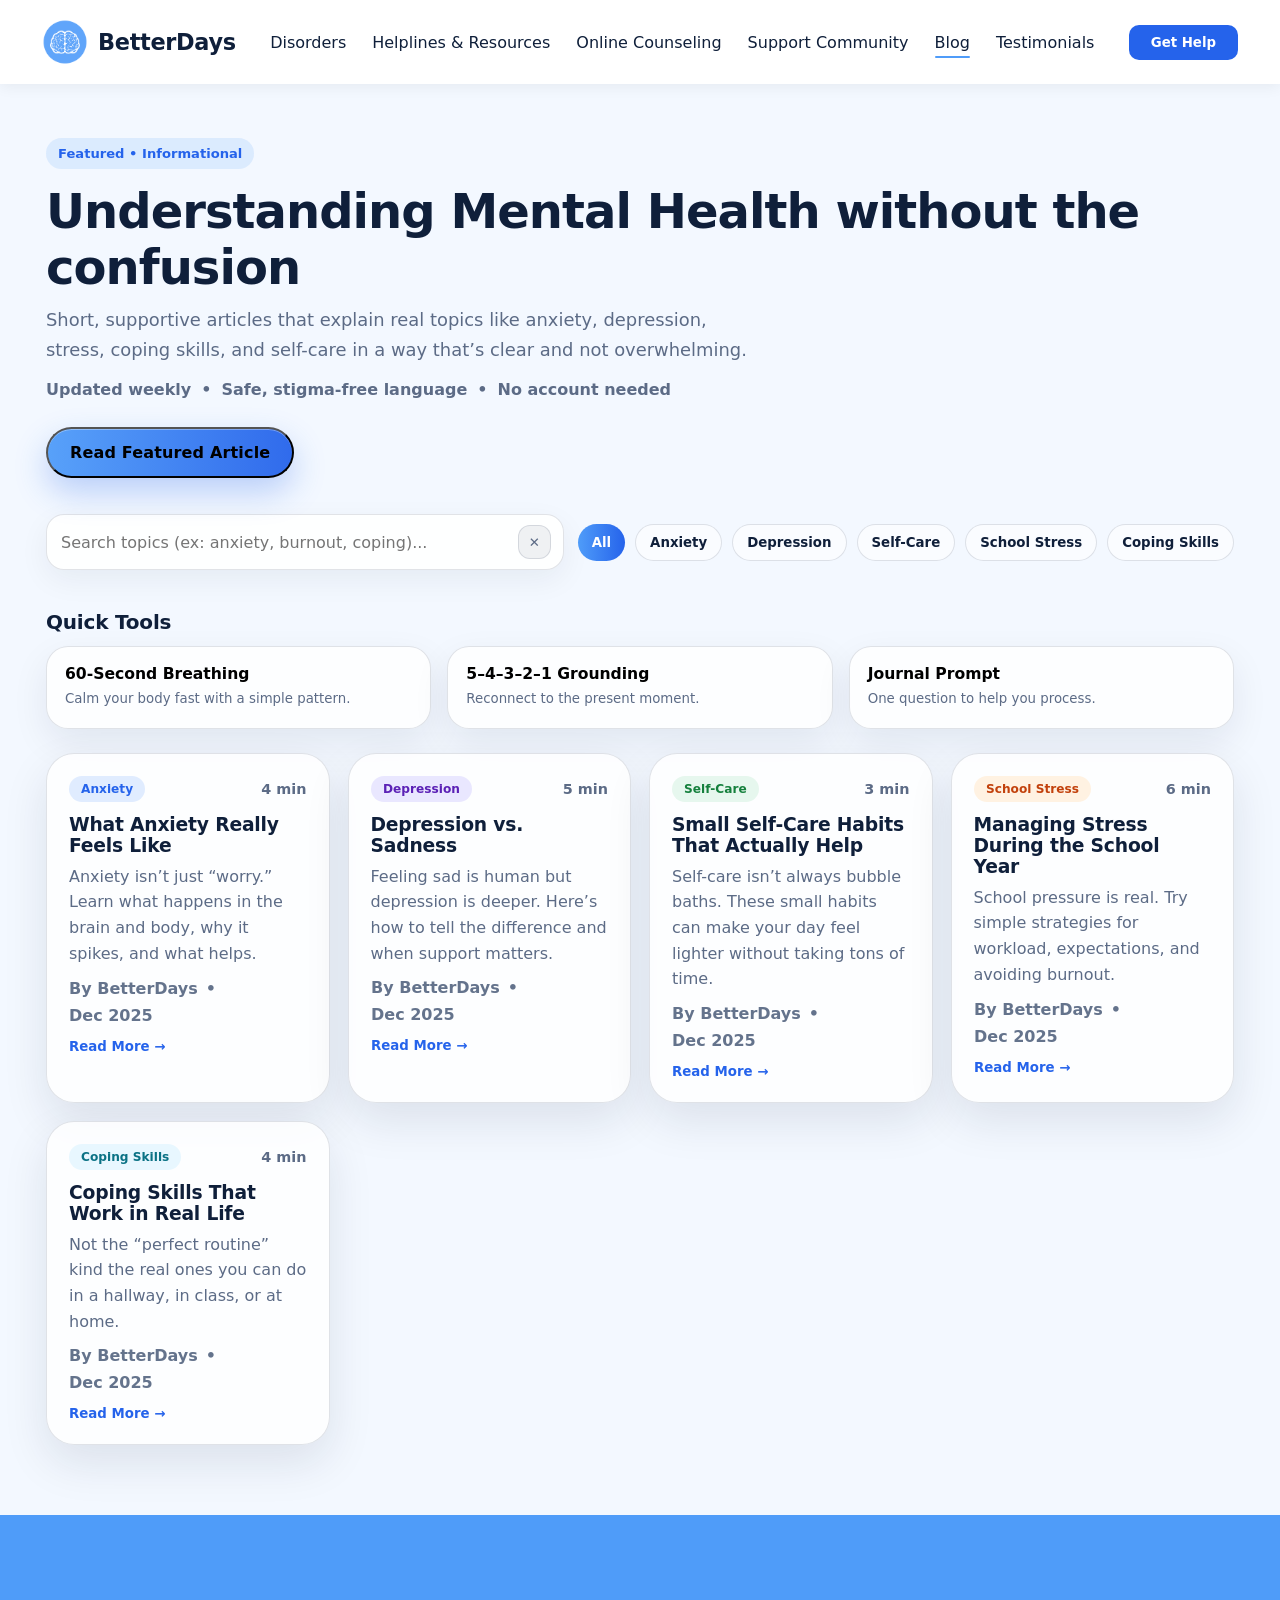
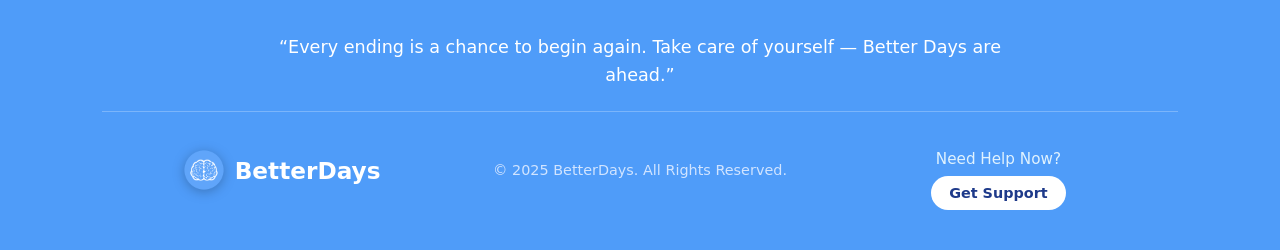
==== BlogPage/blog.html @ 8537b483 "Update blog.html" ====
<!DOCTYPE html>
<html lang="en">
<head>
  <meta charset="UTF-8" />
  <meta name="viewport" content="width=device-width, initial-scale=1.0" />
  <title>BetterDays | Blog</title>

  <link rel="stylesheet" href="blog.css" />
  <link rel="icon" href="/Images/favicon.ico" />
</head>
<body>

<header id="mainHeader">
  <div class="logo">
    <img id="headerLogo" src="/Images/HeaderImage2.png" alt="BetterDays Logo">
    <h2>BetterDays</h2>
  </div>

  <nav>
    <a href="/DisorderPage/disorder.html">Disorders</a>
    <a href="/Helplines&ResourcesPage/resources.html">Helplines & Resources</a>
    <a href="/OnlineCounselingPage/online-counseling.html">Online Counseling</a>
    <a href="/CommunityPage/community.html">Support Community</a>
    <a href="/BlogPage/blog.html" class="active">Blog</a>
    <a href="/TestimonialsPage/testimonial.html">Testimonials</a>
  </nav>

  <button class="cta">Get Help</button>
</header>

 <!-- FEATURED (NO CONTAINER / NO SIDE VISUAL) -->
<section class="featured">
  <span class="pill">Featured • Informational</span>
  <h1>Understanding Mental Health without the confusion</h1>
  <p>
    Short, supportive articles that explain real topics like anxiety, depression,
    stress, coping skills, and self-care in a way that’s clear and not overwhelming.
  </p>

  <div class="featured-meta">
    <span>Updated weekly</span>
    <span>•</span>
    <span>Safe, stigma-free language</span>
    <span>•</span>
    <span>No account needed</span>
  </div>

  <button class="primary-btn" id="openFeatured">Read Featured Article</button>
</section>

  <!-- CONTROLS -->
  <section class="controls">
    <div class="search">
      <input id="searchInput" type="text" placeholder="Search topics (ex: anxiety, burnout, coping)..." />
      <button id="clearSearch" title="Clear">✕</button>
    </div>

    <div class="filters" id="filters">
      <button class="active" data-filter="all">All</button>
      <button data-filter="anxiety">Anxiety</button>
      <button data-filter="depression">Depression</button>
      <button data-filter="selfcare">Self-Care</button>
      <button data-filter="school">School Stress</button>
      <button data-filter="coping">Coping Skills</button>
    </div>
  </section>

  <!-- QUICK TOOLS -->
  <section class="quick-tools">
    <h2>Quick Tools</h2>
    <div class="tools-grid">
      <button class="tool-card" data-tool="breathing">
        <h3>60-Second Breathing</h3>
        <p>Calm your body fast with a simple pattern.</p>
      </button>
      <button class="tool-card" data-tool="grounding">
        <h3>5–4–3–2–1 Grounding</h3>
        <p>Reconnect to the present moment.</p>
      </button>
      <button class="tool-card" data-tool="journal">
        <h3>Journal Prompt</h3>
        <p>One question to help you process.</p>
      </button>
    </div>
  </section>

  <!-- BLOG GRID -->
  <section class="blog-grid" id="blogGrid">

    <!-- CARD TEMPLATE (repeat) -->
    <article class="blog-card" data-tags="anxiety coping" data-title="What Anxiety Really Feels Like">
      <div class="topline">
        <span class="tag anxiety">Anxiety</span>
        <span class="readtime">4 min</span>
      </div>
      <h3>What Anxiety Really Feels Like</h3>
      <p>
        Anxiety isn’t just “worry.” Learn what happens in the brain and body,
        why it spikes, and what helps.
      </p>
      <div class="card-meta">
        <span>By BetterDays</span>
        <span>•</span>
        <span>Dec 2025</span>
      </div>
      <button class="link-btn open-article"
        data-article="anxiety1">Read More →</button>
    </article>

    <article class="blog-card" data-tags="depression coping" data-title="Depression vs. Sadness">
      <div class="topline">
        <span class="tag depression">Depression</span>
        <span class="readtime">5 min</span>
      </div>
      <h3>Depression vs. Sadness</h3>
      <p>
        Feeling sad is human  but depression is deeper. Here’s how to tell
        the difference and when support matters.
      </p>
      <div class="card-meta">
        <span>By BetterDays</span>
        <span>•</span>
        <span>Dec 2025</span>
      </div>
      <button class="link-btn open-article"
        data-article="depression1">Read More →</button>
    </article>

    <article class="blog-card" data-tags="selfcare coping" data-title="Small Self-Care Habits That Actually Help">
      <div class="topline">
        <span class="tag selfcare">Self-Care</span>
        <span class="readtime">3 min</span>
      </div>
      <h3>Small Self-Care Habits That Actually Help</h3>
      <p>
        Self-care isn’t always bubble baths. These small habits can make your day
        feel lighter without taking tons of time.
      </p>
      <div class="card-meta">
        <span>By BetterDays</span>
        <span>•</span>
        <span>Dec 2025</span>
      </div>
      <button class="link-btn open-article"
        data-article="selfcare1">Read More →</button>
    </article>

    <article class="blog-card" data-tags="school coping anxiety" data-title="Managing Stress During the School Year">
      <div class="topline">
        <span class="tag school">School Stress</span>
        <span class="readtime">6 min</span>
      </div>
      <h3>Managing Stress During the School Year</h3>
      <p>
        School pressure is real. Try simple strategies for workload, expectations,
        and avoiding burnout.
      </p>
      <div class="card-meta">
        <span>By BetterDays</span>
        <span>•</span>
        <span>Dec 2025</span>
      </div>
      <button class="link-btn open-article"
        data-article="school1">Read More →</button>
    </article>

    <article class="blog-card" data-tags="coping selfcare" data-title="Coping Skills That Work in Real Life">
      <div class="topline">
        <span class="tag coping">Coping Skills</span>
        <span class="readtime">4 min</span>
      </div>
      <h3>Coping Skills That Work in Real Life</h3>
      <p>
        Not the “perfect routine” kind the real ones you can do in a hallway,
        in class, or at home.
      </p>
      <div class="card-meta">
        <span>By BetterDays</span>
        <span>•</span>
        <span>Dec 2025</span>
      </div>
      <button class="link-btn open-article"
        data-article="coping1">Read More →</button>
    </article>

  </section>

</main>

<!-- ARTICLE MODAL -->
<div class="modal" id="modal">
  <div class="modal-card">
    <button class="modal-close" id="modalClose" aria-label="Close">✕</button>
    <div class="modal-content">
      <div class="modal-head">
        <span class="modal-tag" id="modalTag">Informational</span>
        <span class="modal-read" id="modalRead">4 min</span>
      </div>
      <h2 id="modalTitle">Title</h2>
      <p class="modal-sub" id="modalSub">Short subtitle</p>
      <div class="modal-body" id="modalBody"></div>

      <div class="modal-actions">
        <button class="secondary-btn" id="copyLink">Copy Article Text</button>
        <button class="primary-btn" id="closeBottom">Done</button>
      </div>

      <p class="disclaimer">
        This blog is informational and supportive not a substitute for professional help.
        If you feel unsafe, please use the Helplines & Resources page.
      </p>
    </div>
  </div>
</div>

<!-- TOOL MODAL -->
<div class="modal" id="toolModal">
  <div class="modal-card">
    <button class="modal-close" id="toolClose" aria-label="Close">✕</button>
    <div class="modal-content">
      <div class="modal-head">
        <span class="modal-tag">Quick Tool</span>
        <span class="modal-read" id="toolTimer">—</span>
      </div>
      <h2 id="toolTitle">Tool</h2>
      <p class="modal-sub" id="toolSub">Sub</p>
      <div class="modal-body" id="toolBody"></div>

      <div class="modal-actions">
        <button class="secondary-btn" id="toolCopy">Copy</button>
        <button class="primary-btn" id="toolDone">Done</button>
      </div>
    </div>
  </div>
</div>

<!-- ===== FOOTER ===== -->
<footer class="site-footer">

  <div class="footer-content">
    <p class="footer-quote">
      “Every ending is a chance to begin again. Take care of yourself — Better Days are ahead.”
    </p>

    <!-- Divider line -->
    <div class="footer-divider"></div>

    <div class="footer-bottom">
      <!-- Left -->
      <div class="footer-left">
        <img src="/Images/HeaderImage2.png" alt="BetterDays Logo">
        <h2 class="shimmer-text">BetterDays</h2>
      </div>

      <!-- Center -->
      <div class="footer-center">
        <p>© 2025 BetterDays. All Rights Reserved.</p>
      </div>

      <!-- Right -->
      <div class="footer-right">
        <h4>Need Help Now?</h4>
        <button class="footer-help-btn" onclick="scrollToResources()">Get Support</button>
      </div>
    </div>
  </div>
</footer>

<script src="blog.js"></script>
</body>
</html>
---- BlogPage/blog.css ----
:root{
  --sky:#EAF3FF;
  --mist:#F6FBFF;

  --surface:rgba(255,255,255,.82);
  --surface2:rgba(255,255,255,.92);

  --navy:#0F1F3A;
  --muted:#5C6B86;
  --stroke:rgba(15,31,58,.12);

  --primary:#4F9CF9;
  --deep:#2563EB;

  --radius:28px;
  --shadow:0 26px 70px rgba(15,31,58,.12);
}



*{box-sizing:border-box;font-family:system-ui,-apple-system,BlinkMacSystemFont;}
body{
  margin:0;
  color:var(--navy);
  background: #f3f8ff;
  overflow-x:hidden;
}

.featured{
  padding: 54px 46px 18px;
  max-width: none;
  margin: 0;
  text-align: left;
  animation: fadeUp .55s ease both;
}
.featured h1{
  font-size: 3rem;
  margin: 14px 0 10px;
  letter-spacing: -.02em;
}

.featured p{
  margin: 0 0 16px;
  color: var(--muted);
  font-size: 1.12rem;
  line-height: 1.65;
  max-width: 720px;
}

.featured-meta{
  display:flex;
  flex-wrap:wrap;
  gap:10px;
  color: var(--muted);
  font-weight: 750;
  margin-bottom: 18px;
}

.pill{
  display:inline-block;
  padding:8px 12px;
  border-radius:999px;
  background:rgba(79,156,249,.14);
  color:var(--deep);
  font-weight:800;
  font-size:.82rem;
}

.s1{left:60px;top:20px;}
.s2{right:40px;top:140px;animation-delay:.9s;}

/* CONTROLS */
.controls{
  padding:18px 46px 10px;
  display:flex;
  gap:14px;
  align-items:center;
  flex-wrap:wrap;
}
.search{
  flex:1;
  min-width: 260px;
  display:flex;
  align-items:center;
  background:var(--surface2);
  border:1px solid var(--stroke);
  border-radius:18px;
  padding:10px 12px;
  box-shadow:0 10px 30px rgba(15,31,58,.06);
}
.search input{
  border:none;
  outline:none;
  width:100%;
  background:transparent;
  font-size:1rem;
  color:var(--navy);
}
.search button{
  border:none;
  background:rgba(15,31,58,.06);
  border:1px solid var(--stroke);
  width:34px;height:34px;
  border-radius:12px;
  cursor:pointer;
  font-weight:900;
  color:var(--muted);
}

.filters{
  display:flex;
  gap:10px;
  flex-wrap:wrap;
}
.filters button{
  padding:10px 14px;
  border-radius:999px;
  border:1px solid var(--stroke);
  background:rgba(255,255,255,.55);
  cursor:pointer;
  font-weight:800;
  color:var(--navy);
  transition: transform .18s ease, background .18s ease;
}
.filters button:hover{transform: translateY(-2px);}
.filters button.active{
  background:linear-gradient(90deg,var(--primary),var(--deep));
  color:#fff;
  border:none;
}

/* QUICK TOOLS */
.quick-tools{
  padding:22px 46px 6px;
}
.quick-tools h2{
  margin:8px 0 12px;
  font-size:1.25rem;
  letter-spacing:-.01em;
}
.tools-grid{
  display:grid;
  grid-template-columns: repeat(auto-fit, minmax(240px, 1fr));
  gap:16px;
}
.tool-card{
  text-align:left;
  border-radius:22px;
  padding:18px 18px;
  background:var(--surface);
  border:1px solid var(--stroke);
  box-shadow:0 14px 36px rgba(15,31,58,.08);
  cursor:pointer;
  transition: transform .22s ease, box-shadow .22s ease;
}
.tool-card:hover{
  transform: translateY(-4px);
  box-shadow:0 22px 54px rgba(15,31,58,.12);
}
.tool-card h3{margin:0 0 6px;}
.tool-card p{margin:0;color:var(--muted);line-height:1.55;}

/* BLOG GRID */
.blog-grid{
  padding: 18px 46px 70px;
  display:grid;
  grid-template-columns: repeat(auto-fit, minmax(280px, 1fr));
  gap:18px;
}
.blog-card{
  background:var(--surface);
  border:1px solid var(--stroke);
  border-radius:var(--radius);
  box-shadow:0 18px 45px rgba(15,31,58,.10);
  padding:22px;
  transition: transform .22s ease, box-shadow .22s ease;
  animation: fadeUp .55s ease both;
}
.blog-card:hover{
  transform: translateY(-6px);
  box-shadow:0 28px 70px rgba(15,31,58,.16);
}
.topline{
  display:flex;
  justify-content:space-between;
  align-items:center;
  gap:10px;
}
.readtime{color:var(--muted);font-weight:800;font-size:.9rem;}

.blog-card h3{margin:12px 0 8px;letter-spacing:-.01em;}
.blog-card p{margin:0;color:var(--muted);line-height:1.6;}
.card-meta{
  margin-top:12px;
  color:rgba(92,107,134,.95);
  font-weight:700;
  display:flex; gap:8px; flex-wrap:wrap;
}
.link-btn{
  margin-top:14px;
  border:none;
  background:transparent;
  color:var(--deep);
  font-weight:900;
  cursor:pointer;
  padding:0;
}

/* TAG COLORS */
.tag{
  font-size:.76rem;
  padding:6px 12px;
  border-radius:999px;
  font-weight:900;
}
.anxiety{background:#E0ECFF;color:#2563EB;}
.depression{background:#E9E7FF;color:#5B21B6;}
.selfcare{background:#E6F7EE;color:#15803D;}
.school{background:#FFF2E2;color:#C2410C;}
.coping{background:#E8F7FF;color:#0B7285;}

/* FOOTER */
footer{
  text-align:center;
  padding:30px 18px;
  color:var(--muted);
}

/* === ARTICLE MODAL BUTTON POLISH (ONLY THESE TWO) === */
.modal-actions{
  display:flex;
  gap:14px;
  margin-top:20px;
}

/* Shared look */
.modal-actions .primary-btn,
.modal-actions .secondary-btn{
  flex:1;
  min-height:48px;
  padding:14px 18px;
  border-radius:16px;
  font-size:.95rem;
  font-weight:800;
  letter-spacing:.01em;

  display:flex;
  align-items:center;
  justify-content:center;

  transition:
    transform .15s ease,
    box-shadow .15s ease,
    background .15s ease,
    color .15s ease;
}

/* COPY ARTICLE (soft, calm) */
.modal-actions .secondary-btn{
  background:rgba(15,31,58,.05);
  border:1px solid rgba(15,31,58,.12);
  color:var(--navy);
}

.modal-actions .secondary-btn:hover{
  background:rgba(15,31,58,.08);
  transform: translateY(-1px);
}

/* DONE / EXIT (clear but not aggressive) */
.modal-actions .primary-btn{
  background:linear-gradient(90deg,#5FA8FF,#3B82F6);
  box-shadow: 0 10px 28px rgba(59,130,246,.30);
}

.modal-actions .primary-btn:hover{
  transform: translateY(-1px);
  box-shadow: 0 14px 36px rgba(59,130,246,.38);
}

/* Pressed */
.modal-actions .primary-btn:active,
.modal-actions .secondary-btn:active{
  transform: translateY(0);
  box-shadow:none;
}

/* Mobile: full-width stacked feels better */
@media (max-width: 700px){
  .modal-actions{
    flex-direction:column;
  }
}

/* === MICRO ANIMS (ONLY MODAL COPY + DONE) === */
.modal-actions .primary-btn,
.modal-actions .secondary-btn{
  position: relative;
  overflow: hidden;
  transform: translateZ(0);
}

/* subtle “shine” sweep on hover */
.modal-actions .primary-btn::after,
.modal-actions .secondary-btn::after{
  content:"";
  position:absolute;
  top:-30%;
  left:-60%;
  width:40%;
  height:160%;
  background: linear-gradient(90deg, rgba(255,255,255,0), rgba(255,255,255,.28), rgba(255,255,255,0));
  transform: rotate(18deg);
  opacity: 0;
  pointer-events:none;
}

.modal-actions .primary-btn:hover::after,
.modal-actions .secondary-btn:hover::after{
  opacity: 1;
  animation: modalShine .75s ease forwards;
}

@keyframes modalShine{
  from{ left:-60%; }
  to{ left:130%; }
}

/* gentle “breath” for Done when modal opens */
.modal.open .modal-actions .primary-btn{
  animation: modalBreath 1.1s ease 1;
}

@keyframes modalBreath{
  0%{ transform: scale(1); }
  35%{ transform: scale(1.02); }
  100%{ transform: scale(1); }
}

/* copied state micro pop */
.modal-actions .secondary-btn.copied{
  animation: copiedPop .35s ease;
  background: rgba(34,197,94,.12) !important;
  border-color: rgba(34,197,94,.28) !important;
}

@keyframes copiedPop{
  0%{ transform: scale(1); }
  55%{ transform: scale(1.03); }
  100%{ transform: scale(1); }
}

/* MODAL */
.modal{
  position:fixed;
  inset:0;
  display:none;
  place-items:center;
  background:rgba(15,31,58,.45);
  z-index:50;
  padding:22px;
}
.modal.open{display:grid;}
.modal-card{
  width:min(880px, 96vw);
  max-height: 86vh;
  overflow:auto;
  background:linear-gradient(180deg,rgba(255,255,255,.95),rgba(255,255,255,.88));
  border:1px solid var(--stroke);
  border-radius:32px;
  box-shadow:0 40px 120px rgba(0,0,0,.25);
  position:relative;
}
.modal-close{
  position:sticky;
  top:14px;
  margin-left:auto;
  display:block;
  margin-right:14px;
  width:42px;height:42px;
  border-radius:14px;
  border:1px solid var(--stroke);
  background:rgba(15,31,58,.06);
  cursor:pointer;
  font-weight:1000;
  color:var(--navy);
}
.modal-content{padding:6px 28px 28px;}
.modal-head{
  display:flex;
  gap:10px;
  align-items:center;
  margin-top:4px;
  color:var(--muted);
  font-weight:900;
}
.modal-tag{
  padding:6px 12px;
  border-radius:999px;
  background:rgba(79,156,249,.16);
  color:var(--deep);
}
.modal-read{opacity:.9}
.modal-content h2{
  margin:12px 0 6px;
  letter-spacing:-.02em;
  font-size:2rem;
}
.modal-sub{margin:0 0 14px;color:var(--muted);font-weight:700;line-height:1.6;}
.modal-body{
  color:var(--navy);
  line-height:1.8;
  font-weight:650;
}
.modal-body h3{margin:18px 0 8px;}
.modal-body ul{margin:8px 0 8px 18px;}
.modal-actions{
  display:flex;
  gap:10px;
  margin-top:18px;
  flex-wrap:wrap;
}
.disclaimer{
  margin-top:14px;
  color:rgba(92,107,134,.95);
  font-weight:750;
  border-top:1px solid var(--stroke);
  padding-top:14px;
}

/* ANIMS */
@keyframes fadeUp{
  from{opacity:0;transform: translateY(10px);}
  to{opacity:1;transform: translateY(0);}
}
@keyframes floaty{
  0%,100%{transform: translateY(0);}
  50%{transform: translateY(-10px);}
}
@keyframes spin{to{transform: rotate(360deg);}}
@keyframes pop{
  0%,100%{transform: scale(1);opacity:.9;}
  50%{transform: scale(1.06);opacity:1;}
}

/* MOBILE */
@media (max-width: 900px){
  header{padding:16px 18px;}
  .featured{padding:22px 18px 8px;}
  .featured-card{grid-template-columns: 1fr; padding:22px;}
  .featured-visual{min-height:170px;}
  .controls{padding:14px 18px 6px;}
  .quick-tools{padding:18px 18px 6px;}
  .blog-grid{padding: 14px 18px 58px;}
}

/* === READ FEATURED ARTICLE (HERO BUTTON ONLY) === */
#openFeatured{
  margin-top: 10px;
  padding: 14px 22px;
  border-radius: 999px; /* pill = friendly */
  font-size: 1rem;
  font-weight: 850;
  letter-spacing: .01em;

  background: linear-gradient(
    90deg,
    rgba(79,156,249,.95),
    rgba(37,99,235,.95)
  );

  box-shadow:
    0 14px 32px rgba(37,99,235,.28),
    inset 0 1px 0 rgba(255,255,255,.35);

  transition:
    transform .18s ease,
    box-shadow .18s ease,
    filter .18s ease;
}

/* hover: gentle lift, not aggressive */
#openFeatured:hover{
  transform: translateY(-2px);
  box-shadow:
    0 18px 40px rgba(37,99,235,.34),
    inset 0 1px 0 rgba(255,255,255,.45);
  filter: brightness(1.03);
}

/* press: soft, reassuring */
#openFeatured:active{
  transform: translateY(0);
  box-shadow:
    0 10px 22px rgba(37,99,235,.24),
    inset 0 2px 4px rgba(0,0,0,.12);
}

/* subtle attention draw on page load */
.featured #openFeatured{
  animation: heroButtonIn .6s ease both;
}

@keyframes heroButtonIn{
  from{
    opacity:0;
    transform: translateY(6px);
  }
  to{
    opacity:1;
    transform: translateY(0);
  }
}

/* === HERO BUTTON MICRO ANIMS (READ FEATURED ARTICLE ONLY) === */
#openFeatured{
  position: relative;
  overflow: hidden;
  transform: translateZ(0);
}

/* subtle shine sweep (same language as modal buttons) */
#openFeatured::after{
  content:"";
  position:absolute;
  top:-30%;
  left:-70%;
  width:40%;
  height:160%;
  background: linear-gradient(
    90deg,
    rgba(255,255,255,0),
    rgba(255,255,255,.35),
    rgba(255,255,255,0)
  );
  transform: rotate(18deg);
  opacity: 0;
  pointer-events:none;
}

/* hover shine */
#openFeatured:hover::after{
  opacity:1;
  animation: heroShine .85s ease forwards;
}

@keyframes heroShine{
  from{ left:-70%; }
  to{ left:140%; }
}

/* gentle “breath” on page load */
.featured #openFeatured{
  animation: heroBreath 1.2s ease .15s both;
}

@keyframes heroBreath{
  0%{ transform: scale(1); opacity:0; }
  40%{ transform: scale(1.04); opacity:1; }
  100%{ transform: scale(1); }
}

/* micro press feedback */
#openFeatured:active{
  transform: scale(.97);
}

:root{
  --font-main: system-ui, -apple-system, Segoe UI, Inter, Arial, sans-serif;

  /* BetterDays palette (define here so it NEVER goes missing) */
  --navy: #0F1F3A;
  --primary: #4F9CF9;
  --deep: #2563EB;

  /* Header aliases */
  --text-dark: var(--navy);
  --blue-light: var(--primary);
  --blue-dark: var(--deep);

  --header-h: 84px;
}

/* Target YOUR id explicitly */
#mainHeader{
  position: fixed !important;
  top: 0 !important;
  left: 0 !important;
  width: 100% !important;
  height: var(--header-h) !important;

  background: rgba(255,255,255,0.96) !important;
  backdrop-filter: blur(10px) !important;
  box-shadow: 0 3px 14px rgba(0,0,0,0.06) !important;

  display: flex !important;
  align-items: center !important;
  justify-content: space-between !important;
  gap: 18px !important;

  padding: 18px 42px !important;
  box-sizing: border-box !important;

  z-index: 999999 !important;
  font-family: var(--font-main) !important;

  overflow: visible !important; /* prevent underline clipping */
}

/* Logo */
#mainHeader .logo{
  display:flex !important;
  align-items:center !important;
  gap:10px !important;
  flex: 0 0 auto !important;
}
#mainHeader .logo img{
  height:46px !important;
  width:46px !important;
}
#mainHeader .logo h2{
  margin:0 !important;
  font-size:1.4rem !important;
  font-weight:700 !important;
  color: var(--text-dark) !important;
  letter-spacing:-0.3px !important;
}

/* Nav layout (do NOT hide overflow or the underline gets cut) */
#mainHeader nav{
  display:flex !important;
  gap:26px !important;
  flex: 1 !important;
  justify-content:center !important;
  min-width: 0 !important;

  overflow: visible !important; /* CRITICAL */
}

/* Links */
#mainHeader nav a{
  color: var(--text-dark) !important;
  text-decoration:none !important;
  font-weight:500 !important;
  font-size:1rem !important;

  position:relative !important;
  display:inline-block !important; /* helps ::after sizing */
  white-space:nowrap !important;

  transition: color .25s ease, transform .1s ease !important;
}

#mainHeader nav a:hover{

  transform: translateY(-1px) !important;
}

/* Grow bar underline */
#mainHeader nav a::after{
  content:"" !important;
  position:absolute !important;
  left:0 !important;
  bottom:-6px !important;

  width:0 !important;
  height:2px !important;
  border-radius:2px !important;

  background: var(--blue-light) !important;
  transition: width .3s ease !important;
}

/* Hover + active */
#mainHeader nav a:hover::after,
#mainHeader nav a.active::after{
  width:100% !important;
}

/* CTA */
#mainHeader .cta{
  flex: 0 0 auto !important;
  white-space: nowrap !important;

  background: var(--blue-dark) !important;
  color:#fff !important;
  border:none !important;

  padding:10px 22px !important;
  border-radius:10px !important;
  font-weight:700 !important;
  cursor:pointer !important;

  font-family: var(--font-main) !important;
  transition: background .3s ease, transform .2s ease !important;
}
#mainHeader .cta:hover{
  background: var(--blue-light) !important;
  transform: translateY(-2px) !important;
}

/* Responsive: keep CTA visible */
@media (max-width: 820px){
  #mainHeader nav{ display:none !important; }

  :root{ --header-h: 76px; }
  body{ padding-top: var(--header-h) !important; }

  #mainHeader{
    height: var(--header-h) !important;
    padding: 14px 18px !important;
  }

  #mainHeader .logo h2{ font-size:1.25rem !important; }
}

#mainHeader{
  position: static !important;
  top: auto !important;
  left: auto !important;
  right: auto !important;
  bottom: auto !important;
}

/* ===== FOOTER ===== */
.site-footer {
  position: relative;
  background: var(--blue-light);
  color: white;
  overflow: hidden;
  padding: 100px 8% 40px; /* was huge */
}

.footer-content {
  position: relative;
  z-index: 2;
  display: flex;
  flex-direction: column;
  align-items: center;
  text-align: center;
}

.footer-quote {
  font-size: 1.1rem;
  font-weight: 300;
  line-height: 1.6;
  color: #fff;
  max-width: 760px;
  margin-bottom: 22px; /* smaller */
}

/* Divider */
.footer-divider {
  width: 100%;
  max-width: 1100px;
  height: 1px;
  background: rgba(255, 255, 255, 0.25);
  margin-bottom: 18px;
}

/* Bottom layout */
.footer-bottom {
  display: grid;
  grid-template-columns: 1fr 1fr 1fr;
  align-items: center;
  justify-items: center;
  width: 100%;
  max-width: 1100px;
  margin: 0 auto;
}

/* Left */
.footer-left {
  display: flex;
  align-items: center;
  justify-content: center;
  gap: 10px;
}

.footer-left img {
  height: 42px;
  width: 42px;
  filter: drop-shadow(0 2px 6px rgba(0,0,0,0.25));
}

.shimmer-text {
  font-size: 1.45rem;
  font-weight: 700;
  background: #fff;
  background-clip: text;
  -webkit-background-clip: text;
  color: transparent;
  -webkit-text-fill-color: transparent;
}

/* Center */
.footer-center p {
  font-size: 0.9rem;
  color: #D1E4FF;
}

/* Right */
.footer-right {
  text-align: center;
}

.footer-right h4 {
  font-size: 0.95rem;
  font-weight: 500;
  color: #E0F2FE;
  margin-bottom: 8px;
}

.footer-help-btn {
  background: #fff;
  color: #1E3A8A;
  border: none;
  padding: 9px 18px;
  border-radius: 999px;
  font-size: 0.9rem;
  font-weight: 600;
  cursor: pointer;
  transition: transform 0.2s ease, background 0.2s ease;
}

.footer-help-btn:hover {
  background: #E0E7FF;
  transform: translateY(-1px);
}

/* Responsive */
@media (max-width: 768px) {
  .site-footer { padding: 42px 8% 24px; }

  .footer-bottom {
    grid-template-columns: 1fr;
    gap: 18px;
  }

  .footer-left {
    flex-direction: column;
    gap: 8px;
  }
}
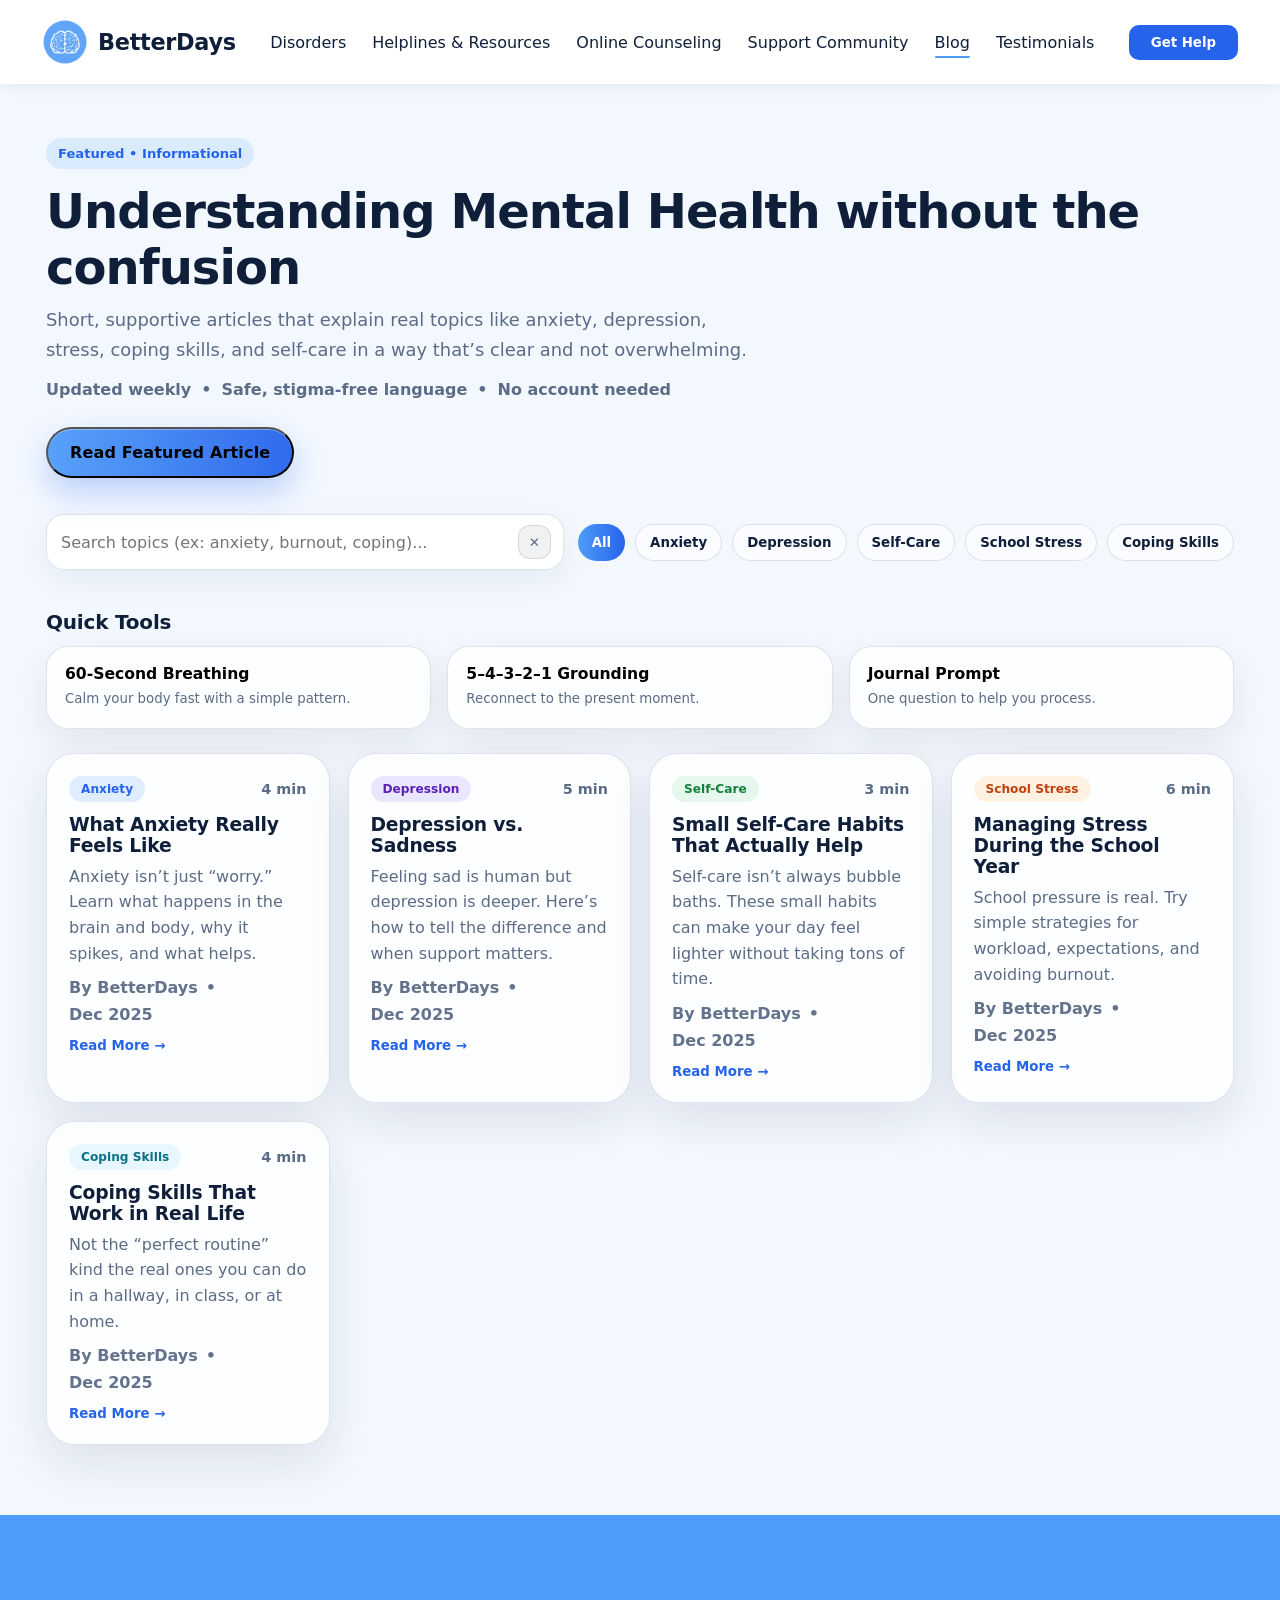
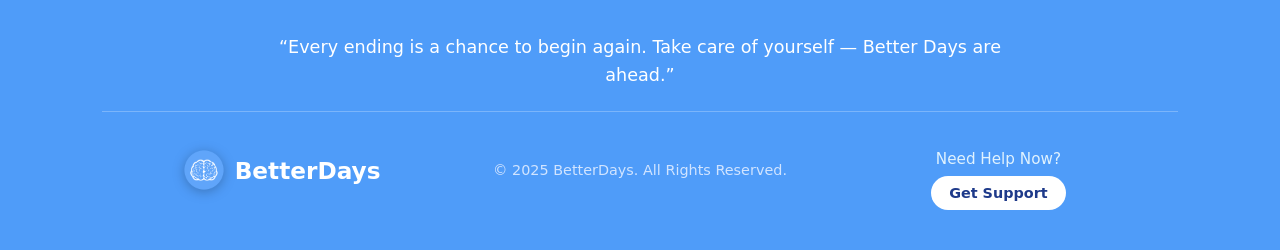
==== commit 344c7eec: "Update blog.html" ====
--- a/BlogPage/blog.html
+++ b/BlogPage/blog.html
@@ -6,13 +6,13 @@
   <title>BetterDays | Blog</title>
 
   <link rel="stylesheet" href="blog.css" />
-  <link rel="icon" href="/Images/favicon.ico" />
+  <link rel="icon" href="../Images/favicon.ico" />
 </head>
 <body>
 
 <header id="mainHeader">
   <div class="logo">
-    <img id="headerLogo" src="/Images/HeaderImage2.png" alt="BetterDays Logo">
+    <img id="headerLogo" src="../Images/HeaderImage2.png" alt="BetterDays Logo">
     <h2>BetterDays</h2>
   </div>
 
@@ -248,7 +248,7 @@
     <div class="footer-bottom">
       <!-- Left -->
       <div class="footer-left">
-        <img src="/Images/HeaderImage2.png" alt="BetterDays Logo">
+        <img src="../Images/HeaderImage2.png" alt="BetterDays Logo">
         <h2 class="shimmer-text">BetterDays</h2>
       </div>
 
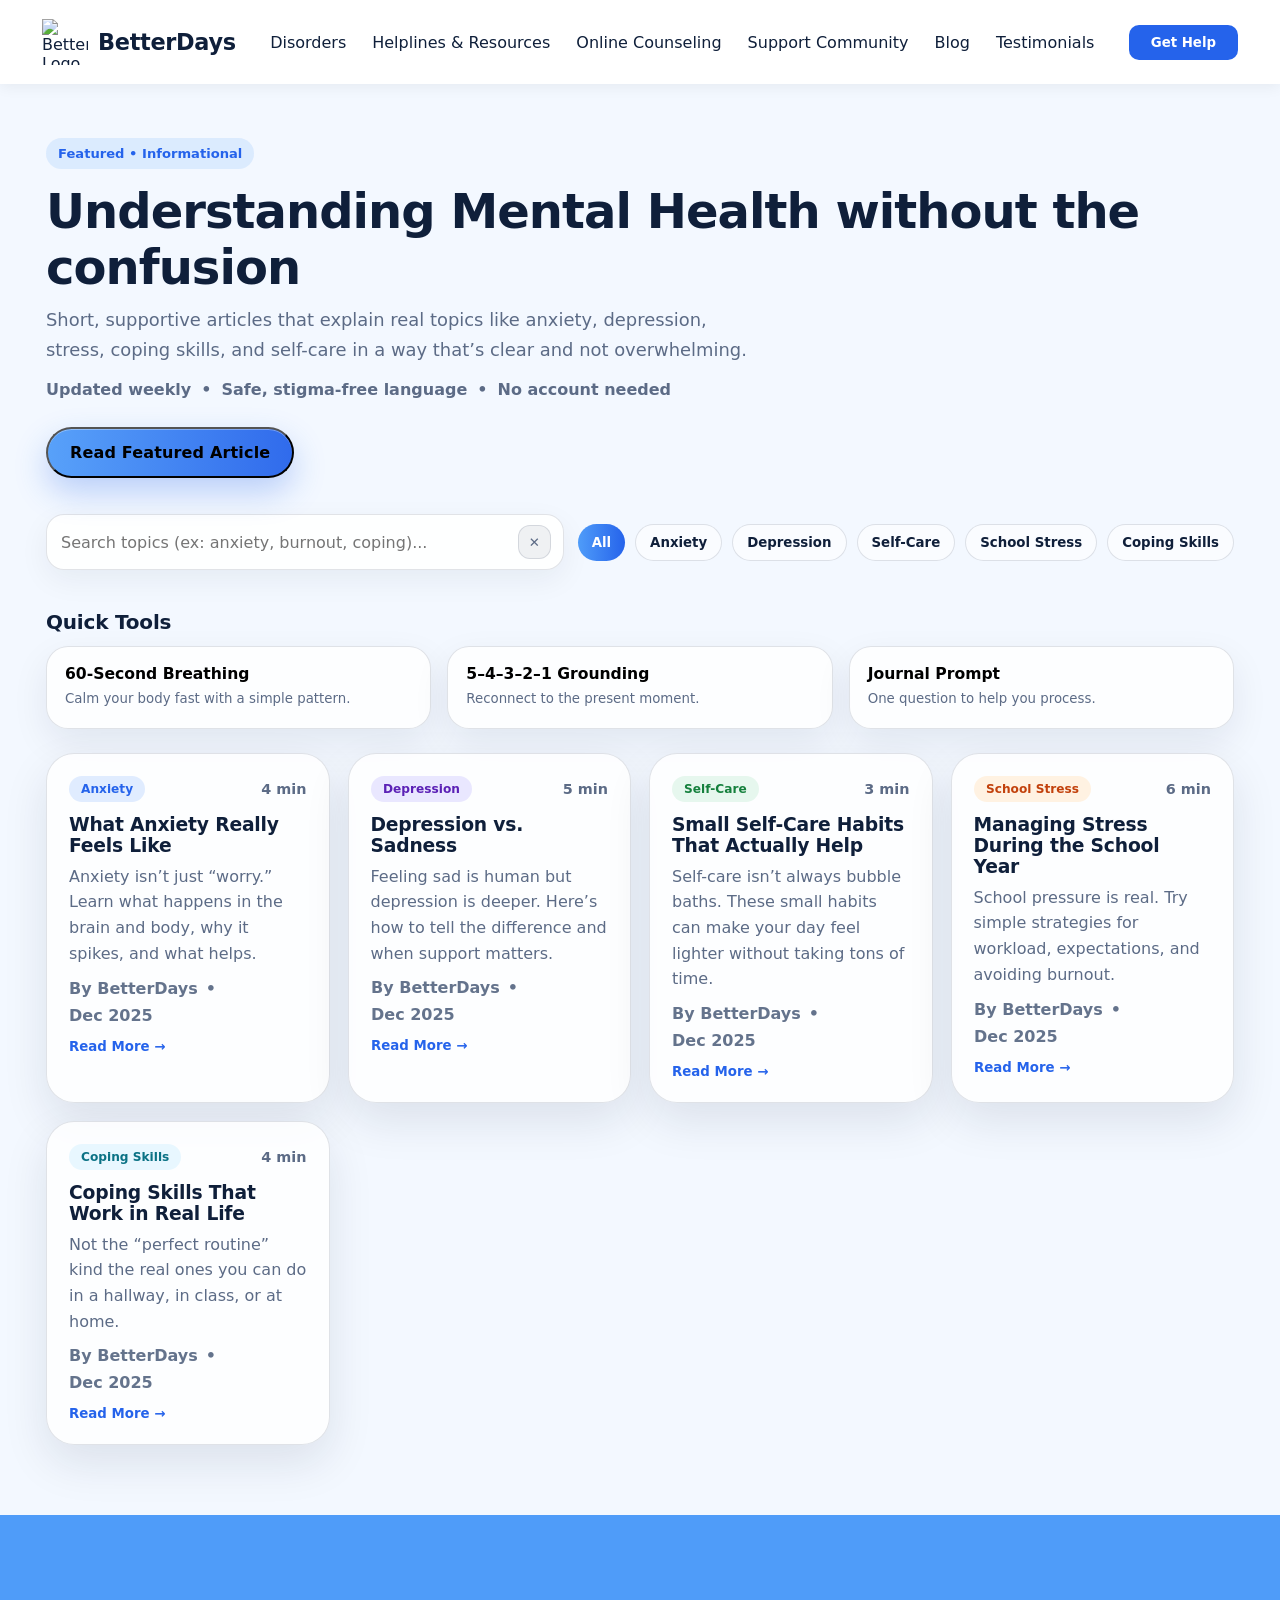
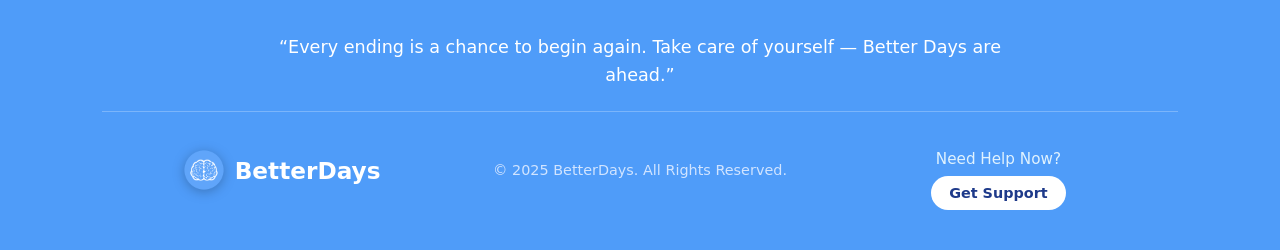
==== commit ad238852: "Update blog.html" ====
--- a/BlogPage/blog.html
+++ b/BlogPage/blog.html
@@ -10,19 +10,20 @@
 </head>
 <body>
 
+<!-- ===== HEADER ===== -->
 <header id="mainHeader">
   <div class="logo">
-    <img id="headerLogo" src="../Images/HeaderImage2.png" alt="BetterDays Logo">
+    <img id="headerLogo" src="Images/DefaultHeaderImage.png" alt="BetterDays Logo">
     <h2>BetterDays</h2>
   </div>
 
   <nav>
-    <a href="/DisorderPage/disorder.html">Disorders</a>
-    <a href="/Helplines&ResourcesPage/resources.html">Helplines & Resources</a>
-    <a href="/OnlineCounselingPage/online-counseling.html">Online Counseling</a>
-    <a href="/CommunityPage/community.html">Support Community</a>
-    <a href="/BlogPage/blog.html" class="active">Blog</a>
-    <a href="/TestimonialsPage/testimonial.html">Testimonials</a>
+    <a href="../DisordersPage/disorders.html">Disorders</a>
+    <a href="../Helplines&ResourcesPage/resources.html">Helplines & Resources</a>
+    <a href="../OnlineCounselingPage/online-counseling.html">Online Counseling</a>
+    <a href="../ComumunityPage/community.html">Support Community</a>
+    <a href="../BlogPage/blog.html">Blog</a>
+    <a href="../TestimonialsPage/testimonial.html">Testimonials</a>
   </nav>
 
   <button class="cta">Get Help</button>
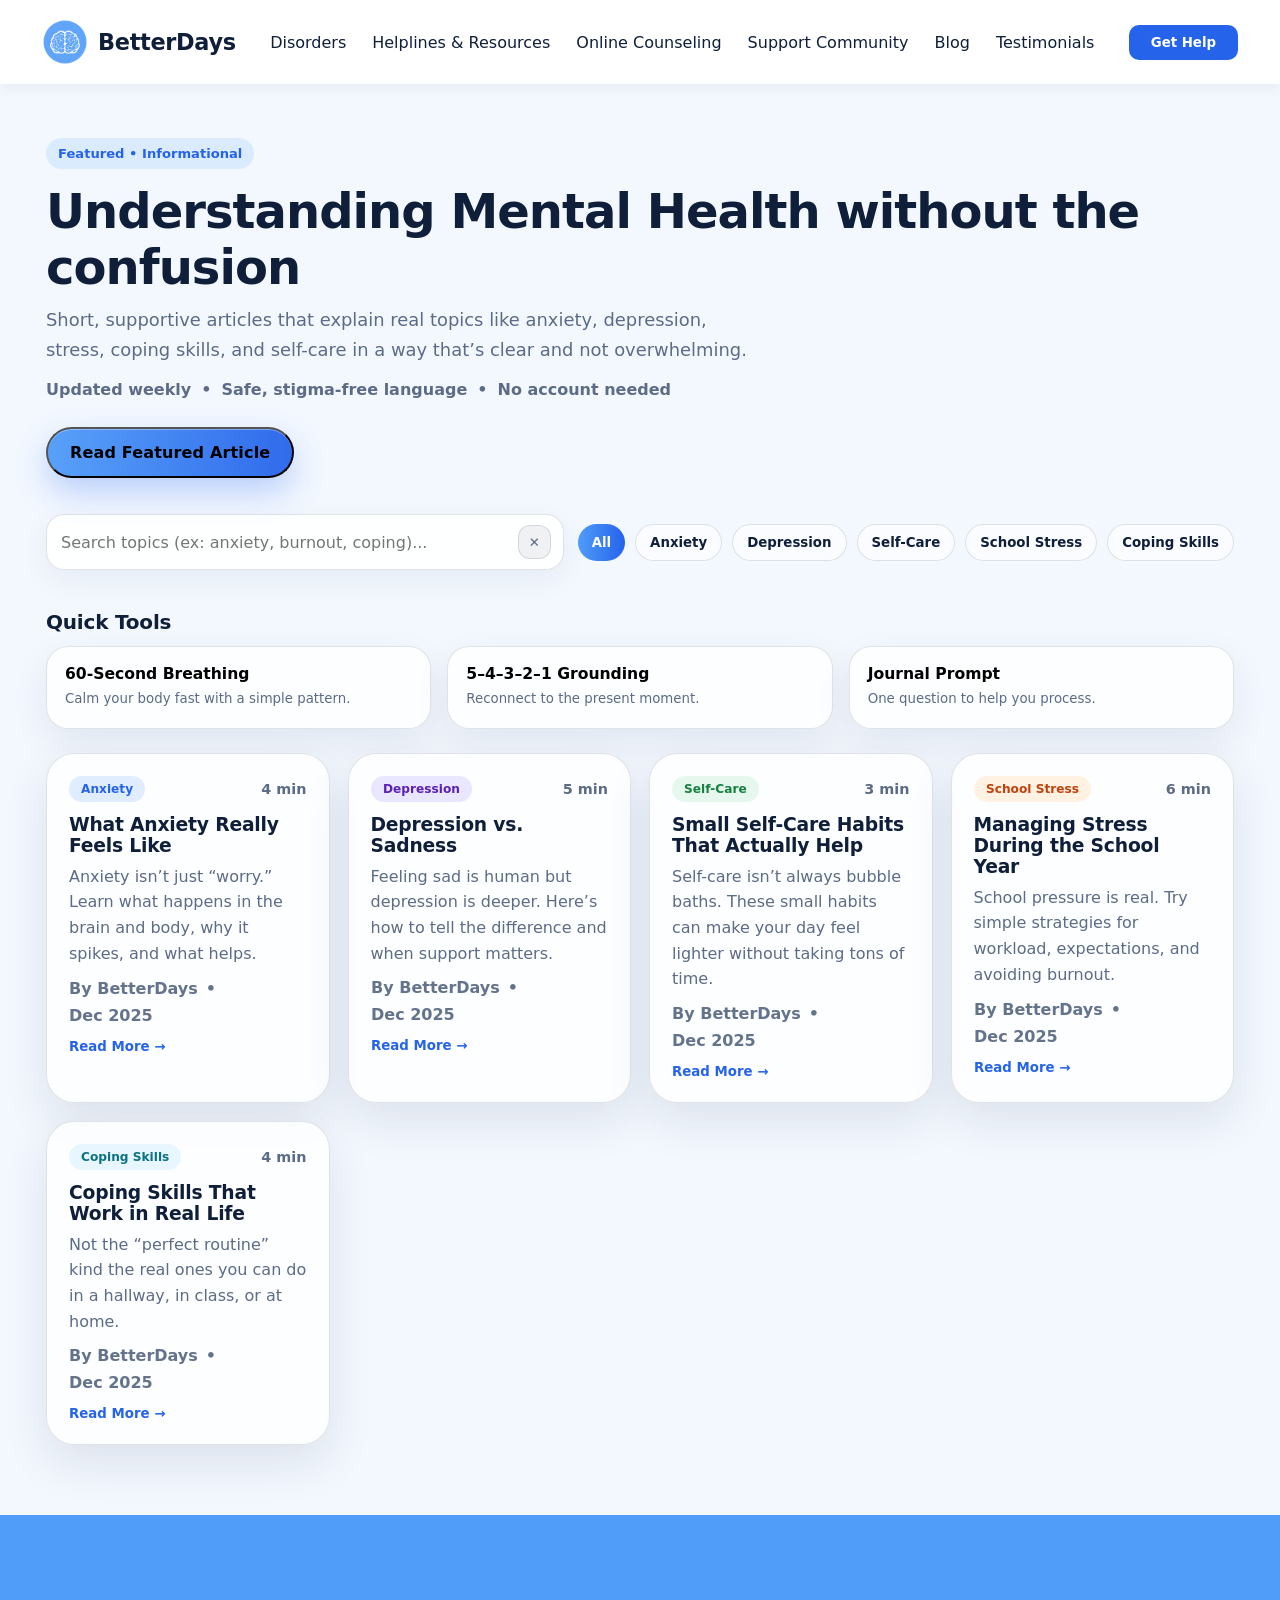
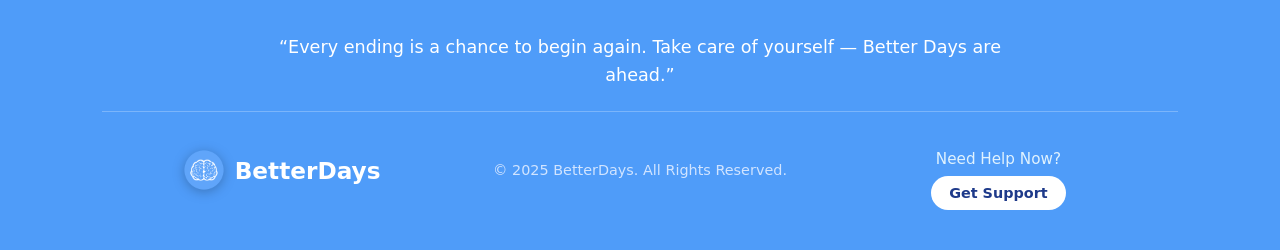
==== commit 88fe601f: "Update blog.html" ====
--- a/BlogPage/blog.html
+++ b/BlogPage/blog.html
@@ -13,7 +13,7 @@
 <!-- ===== HEADER ===== -->
 <header id="mainHeader">
   <div class="logo">
-    <img id="headerLogo" src="Images/DefaultHeaderImage.png" alt="BetterDays Logo">
+    <img id="headerLogo" src="../Images/HeaderImage2.png" alt="BetterDays Logo">
     <h2>BetterDays</h2>
   </div>
 
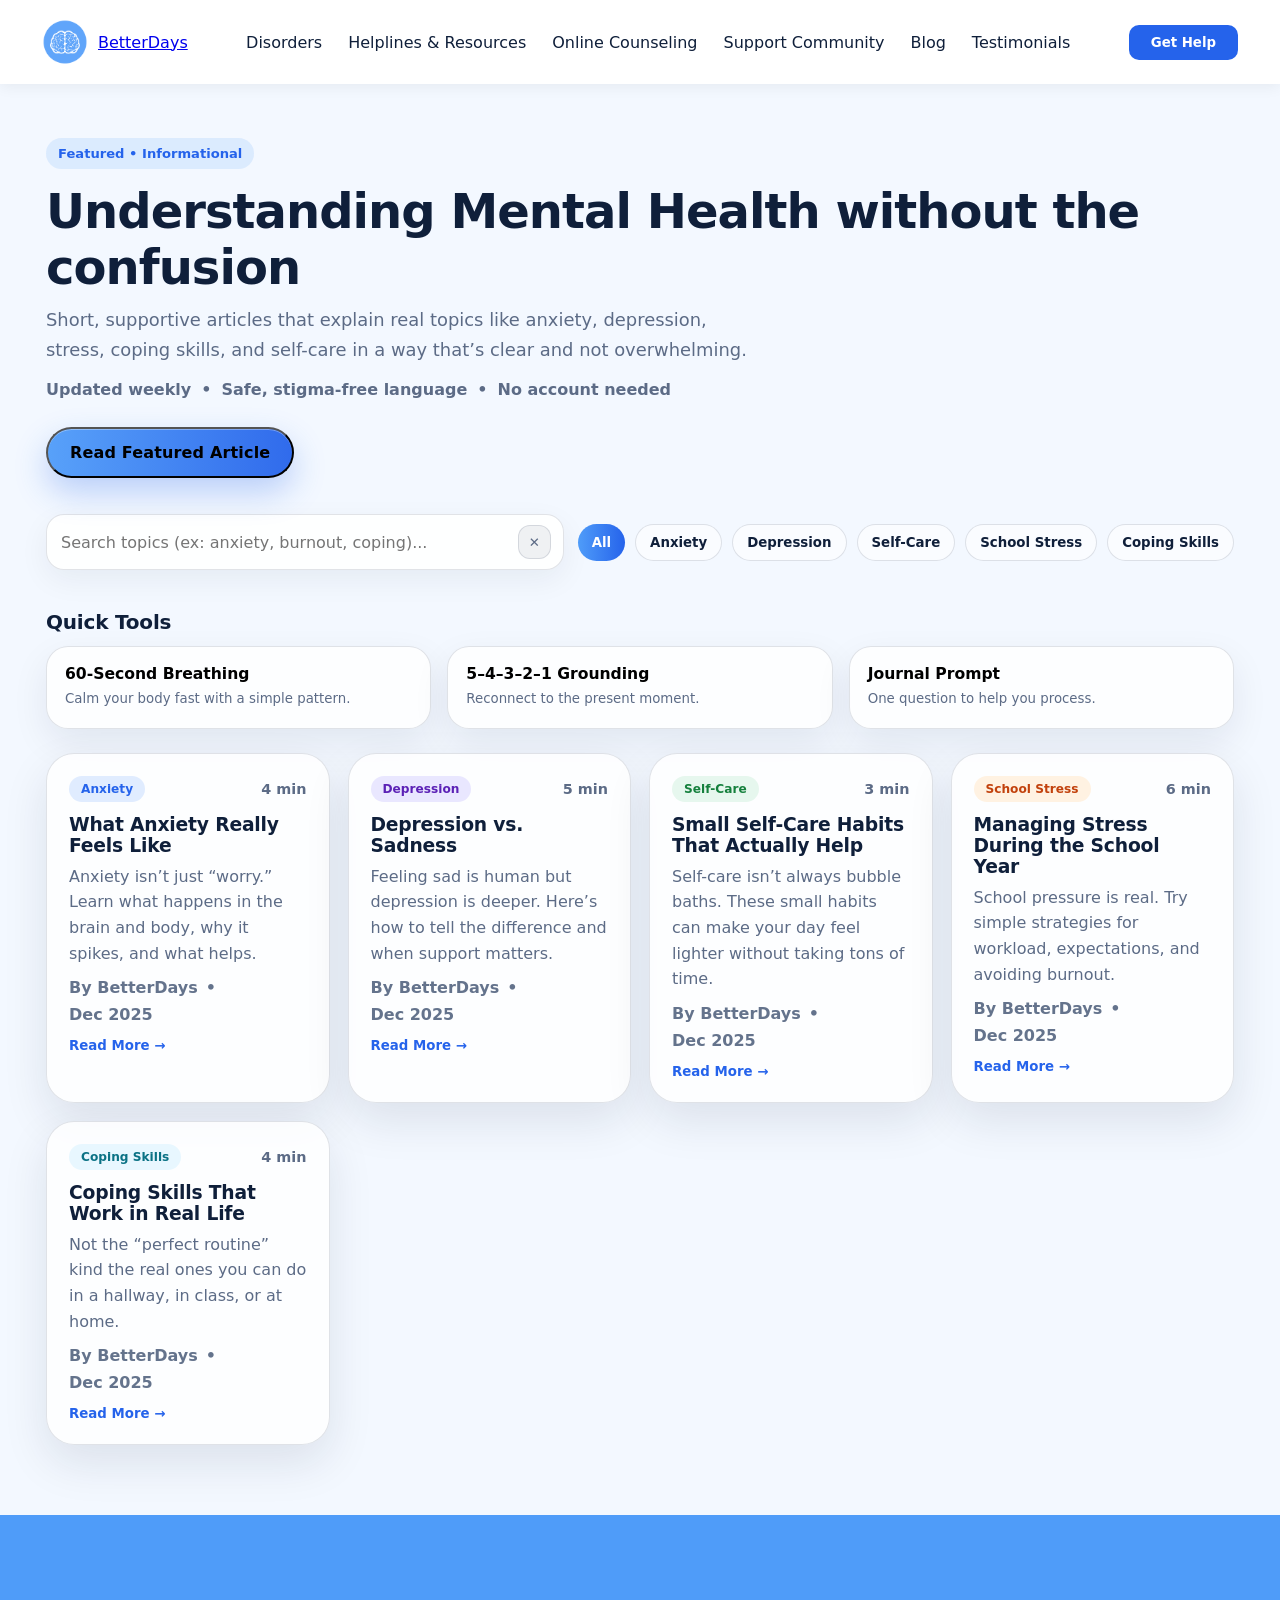
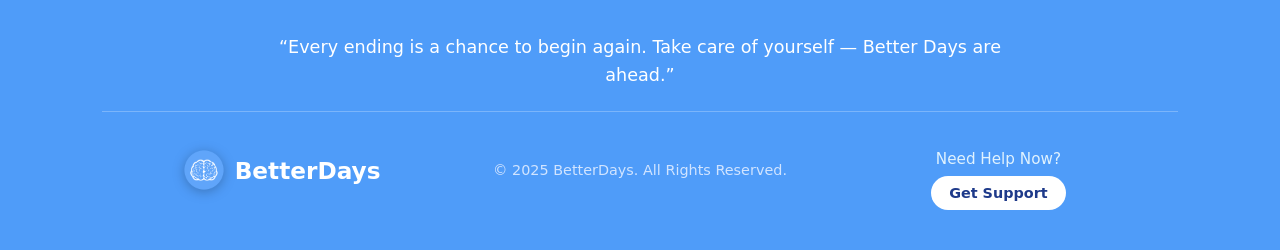
==== commit 96f9866d: "Update blog.html" ====
--- a/BlogPage/blog.html
+++ b/BlogPage/blog.html
@@ -14,7 +14,7 @@
 <header id="mainHeader">
   <div class="logo">
     <img id="headerLogo" src="../Images/HeaderImage2.png" alt="BetterDays Logo">
-    <h2>BetterDays</h2>
+    <a href="../index.html">BetterDays</a>
   </div>
 
   <nav>
